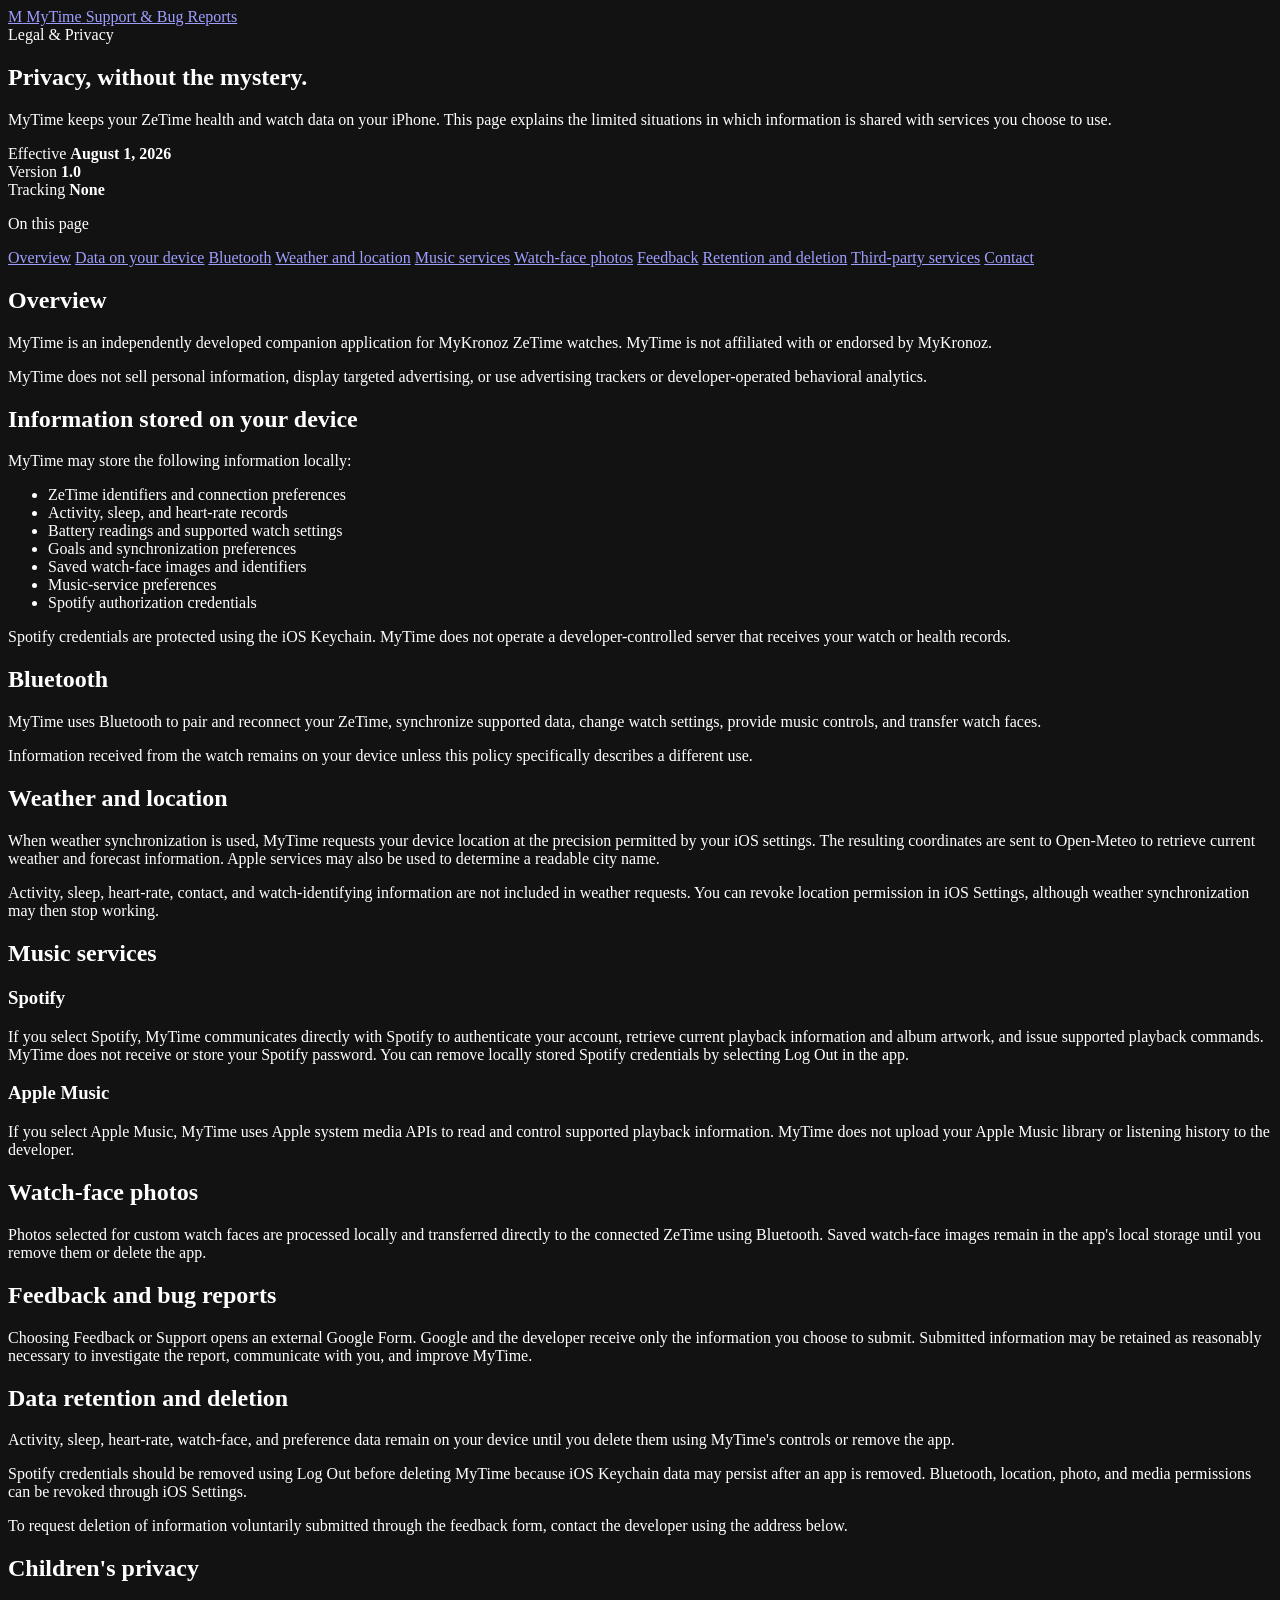
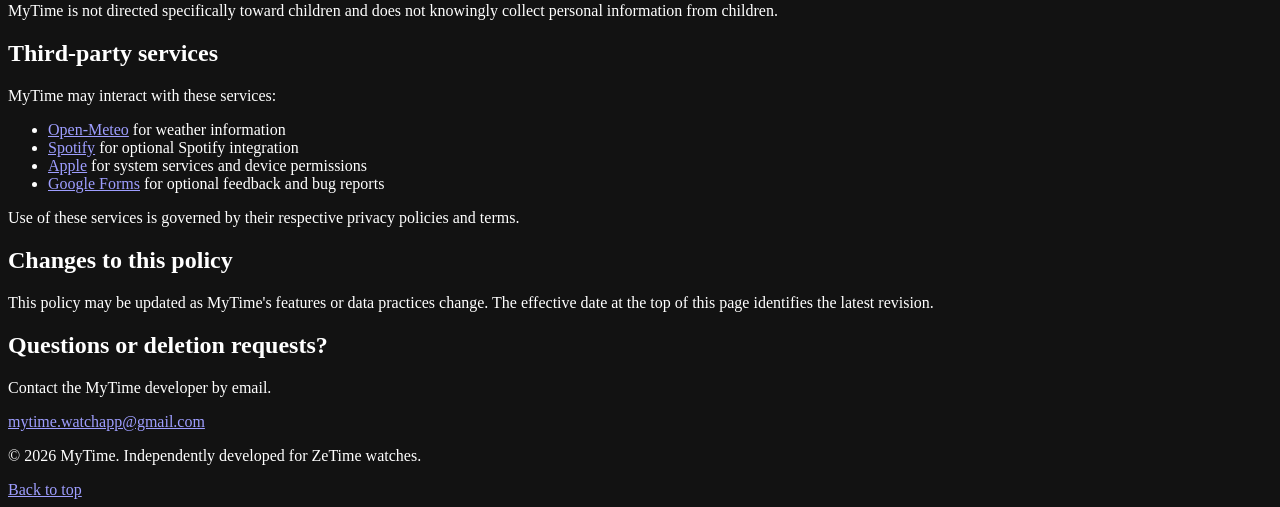
==== index.html @ 880e98f3 "Create index.html" ====
<!doctype html>
<html lang="en">
<head>
    <meta charset="utf-8">
    <meta name="viewport" content="width=device-width, initial-scale=1">
    <meta name="color-scheme" content="dark">
    <meta name="theme-color" content="#050608">
    <meta
        name="description"
        content="Privacy policy for MyTime, an independent companion app for MyKronoz ZeTime watches."
    >
    <title>MyTime Privacy Policy</title>
    <link rel="stylesheet" href="styles.css">
</head>
<body>
    <header class="site-header">
        <a class="brand" href="#top" aria-label="MyTime privacy policy home">
            <span class="brand-mark" aria-hidden="true">M</span>
            <span>MyTime</span>
        </a>

        <a
            class="support-link"
            href="https://forms.gle/suvSdJX5YfnZWq1y6"
            target="_blank"
            rel="noopener noreferrer"
        >
            Support &amp; Bug Reports
        </a>
    </header>

    <main id="top">
        <section class="hero" aria-labelledby="page-title">
            <div class="eyebrow">Legal &amp; Privacy</div>
            <h1 id="page-title">Privacy, without the mystery.</h1>
            <p class="hero-copy">
                MyTime keeps your ZeTime health and watch data on your iPhone.
                This page explains the limited situations in which information
                is shared with services you choose to use.
            </p>

            <div class="policy-meta" aria-label="Policy summary">
                <div>
                    <span class="meta-label">Effective</span>
                    <strong>August 1, 2026</strong>
                </div>
                <div>
                    <span class="meta-label">Version</span>
                    <strong>1.0</strong>
                </div>
                <div>
                    <span class="meta-label">Tracking</span>
                    <strong>None</strong>
                </div>
            </div>
        </section>

        <div class="layout">
            <nav class="contents" aria-label="Privacy policy sections">
                <p>On this page</p>
                <a href="#overview">Overview</a>
                <a href="#local-data">Data on your device</a>
                <a href="#bluetooth">Bluetooth</a>
                <a href="#weather">Weather and location</a>
                <a href="#music">Music services</a>
                <a href="#watch-faces">Watch-face photos</a>
                <a href="#feedback">Feedback</a>
                <a href="#retention">Retention and deletion</a>
                <a href="#third-parties">Third-party services</a>
                <a href="#contact">Contact</a>
            </nav>

            <article class="policy-card">
                <section id="overview">
                    <h2>Overview</h2>
                    <p>
                        MyTime is an independently developed companion
                        application for MyKronoz ZeTime watches. MyTime is not
                        affiliated with or endorsed by MyKronoz.
                    </p>
                    <p>
                        MyTime does not sell personal information, display
                        targeted advertising, or use advertising trackers or
                        developer-operated behavioral analytics.
                    </p>
                </section>

                <section id="local-data">
                    <h2>Information stored on your device</h2>
                    <p>MyTime may store the following information locally:</p>
                    <ul>
                        <li>ZeTime identifiers and connection preferences</li>
                        <li>Activity, sleep, and heart-rate records</li>
                        <li>Battery readings and supported watch settings</li>
                        <li>Goals and synchronization preferences</li>
                        <li>Saved watch-face images and identifiers</li>
                        <li>Music-service preferences</li>
                        <li>Spotify authorization credentials</li>
                    </ul>
                    <p>
                        Spotify credentials are protected using the iOS
                        Keychain. MyTime does not operate a developer-controlled
                        server that receives your watch or health records.
                    </p>
                </section>

                <section id="bluetooth">
                    <h2>Bluetooth</h2>
                    <p>
                        MyTime uses Bluetooth to pair and reconnect your ZeTime,
                        synchronize supported data, change watch settings,
                        provide music controls, and transfer watch faces.
                    </p>
                    <p>
                        Information received from the watch remains on your
                        device unless this policy specifically describes a
                        different use.
                    </p>
                </section>

                <section id="weather">
                    <h2>Weather and location</h2>
                    <p>
                        When weather synchronization is used, MyTime requests
                        your device location at the precision permitted by your
                        iOS settings. The resulting coordinates are sent to
                        Open-Meteo to retrieve current weather and forecast
                        information. Apple services may also be used to
                        determine a readable city name.
                    </p>
                    <p>
                        Activity, sleep, heart-rate, contact, and watch-identifying
                        information are not included in weather requests. You
                        can revoke location permission in iOS Settings, although
                        weather synchronization may then stop working.
                    </p>
                </section>

                <section id="music">
                    <h2>Music services</h2>

                    <h3>Spotify</h3>
                    <p>
                        If you select Spotify, MyTime communicates directly with
                        Spotify to authenticate your account, retrieve current
                        playback information and album artwork, and issue
                        supported playback commands. MyTime does not receive or
                        store your Spotify password. You can remove locally
                        stored Spotify credentials by selecting Log Out in the
                        app.
                    </p>

                    <h3>Apple Music</h3>
                    <p>
                        If you select Apple Music, MyTime uses Apple system media
                        APIs to read and control supported playback information.
                        MyTime does not upload your Apple Music library or
                        listening history to the developer.
                    </p>
                </section>

                <section id="watch-faces">
                    <h2>Watch-face photos</h2>
                    <p>
                        Photos selected for custom watch faces are processed
                        locally and transferred directly to the connected ZeTime
                        using Bluetooth. Saved watch-face images remain in the
                        app's local storage until you remove them or delete the
                        app.
                    </p>
                </section>

                <section id="feedback">
                    <h2>Feedback and bug reports</h2>
                    <p>
                        Choosing Feedback or Support opens an external Google
                        Form. Google and the developer receive only the
                        information you choose to submit. Submitted information
                        may be retained as reasonably necessary to investigate
                        the report, communicate with you, and improve MyTime.
                    </p>
                </section>

                <section id="retention">
                    <h2>Data retention and deletion</h2>
                    <p>
                        Activity, sleep, heart-rate, watch-face, and preference
                        data remain on your device until you delete them using
                        MyTime's controls or remove the app.
                    </p>
                    <p>
                        Spotify credentials should be removed using Log Out
                        before deleting MyTime because iOS Keychain data may
                        persist after an app is removed. Bluetooth, location,
                        photo, and media permissions can be revoked through iOS
                        Settings.
                    </p>
                    <p>
                        To request deletion of information voluntarily submitted
                        through the feedback form, contact the developer using
                        the address below.
                    </p>
                </section>

                <section id="children">
                    <h2>Children's privacy</h2>
                    <p>
                        MyTime is not directed specifically toward children and
                        does not knowingly collect personal information from
                        children.
                    </p>
                </section>

                <section id="third-parties">
                    <h2>Third-party services</h2>
                    <p>MyTime may interact with these services:</p>
                    <ul class="service-list">
                        <li>
                            <a href="https://open-meteo.com/en/terms" target="_blank" rel="noopener noreferrer">Open-Meteo</a>
                            for weather information
                        </li>
                        <li>
                            <a href="https://www.spotify.com/legal/privacy-policy/" target="_blank" rel="noopener noreferrer">Spotify</a>
                            for optional Spotify integration
                        </li>
                        <li>
                            <a href="https://www.apple.com/legal/privacy/" target="_blank" rel="noopener noreferrer">Apple</a>
                            for system services and device permissions
                        </li>
                        <li>
                            <a href="https://policies.google.com/privacy" target="_blank" rel="noopener noreferrer">Google Forms</a>
                            for optional feedback and bug reports
                        </li>
                    </ul>
                    <p>
                        Use of these services is governed by their respective
                        privacy policies and terms.
                    </p>
                </section>

                <section id="changes">
                    <h2>Changes to this policy</h2>
                    <p>
                        This policy may be updated as MyTime's features or data
                        practices change. The effective date at the top of this
                        page identifies the latest revision.
                    </p>
                </section>

                <section id="contact" class="contact-section">
                    <div>
                        <h2>Questions or deletion requests?</h2>
                        <p>Contact the MyTime developer by email.</p>
                    </div>
                    <a class="email-button" href="mailto:mytime.watchapp@gmail.com">
                        mytime.watchapp@gmail.com
                    </a>
                </section>
            </article>
        </div>
    </main>

    <footer>
        <p>&copy; 2026 MyTime. Independently developed for ZeTime watches.</p>
        <a href="#top">Back to top</a>
    </footer>
</body>
</html>
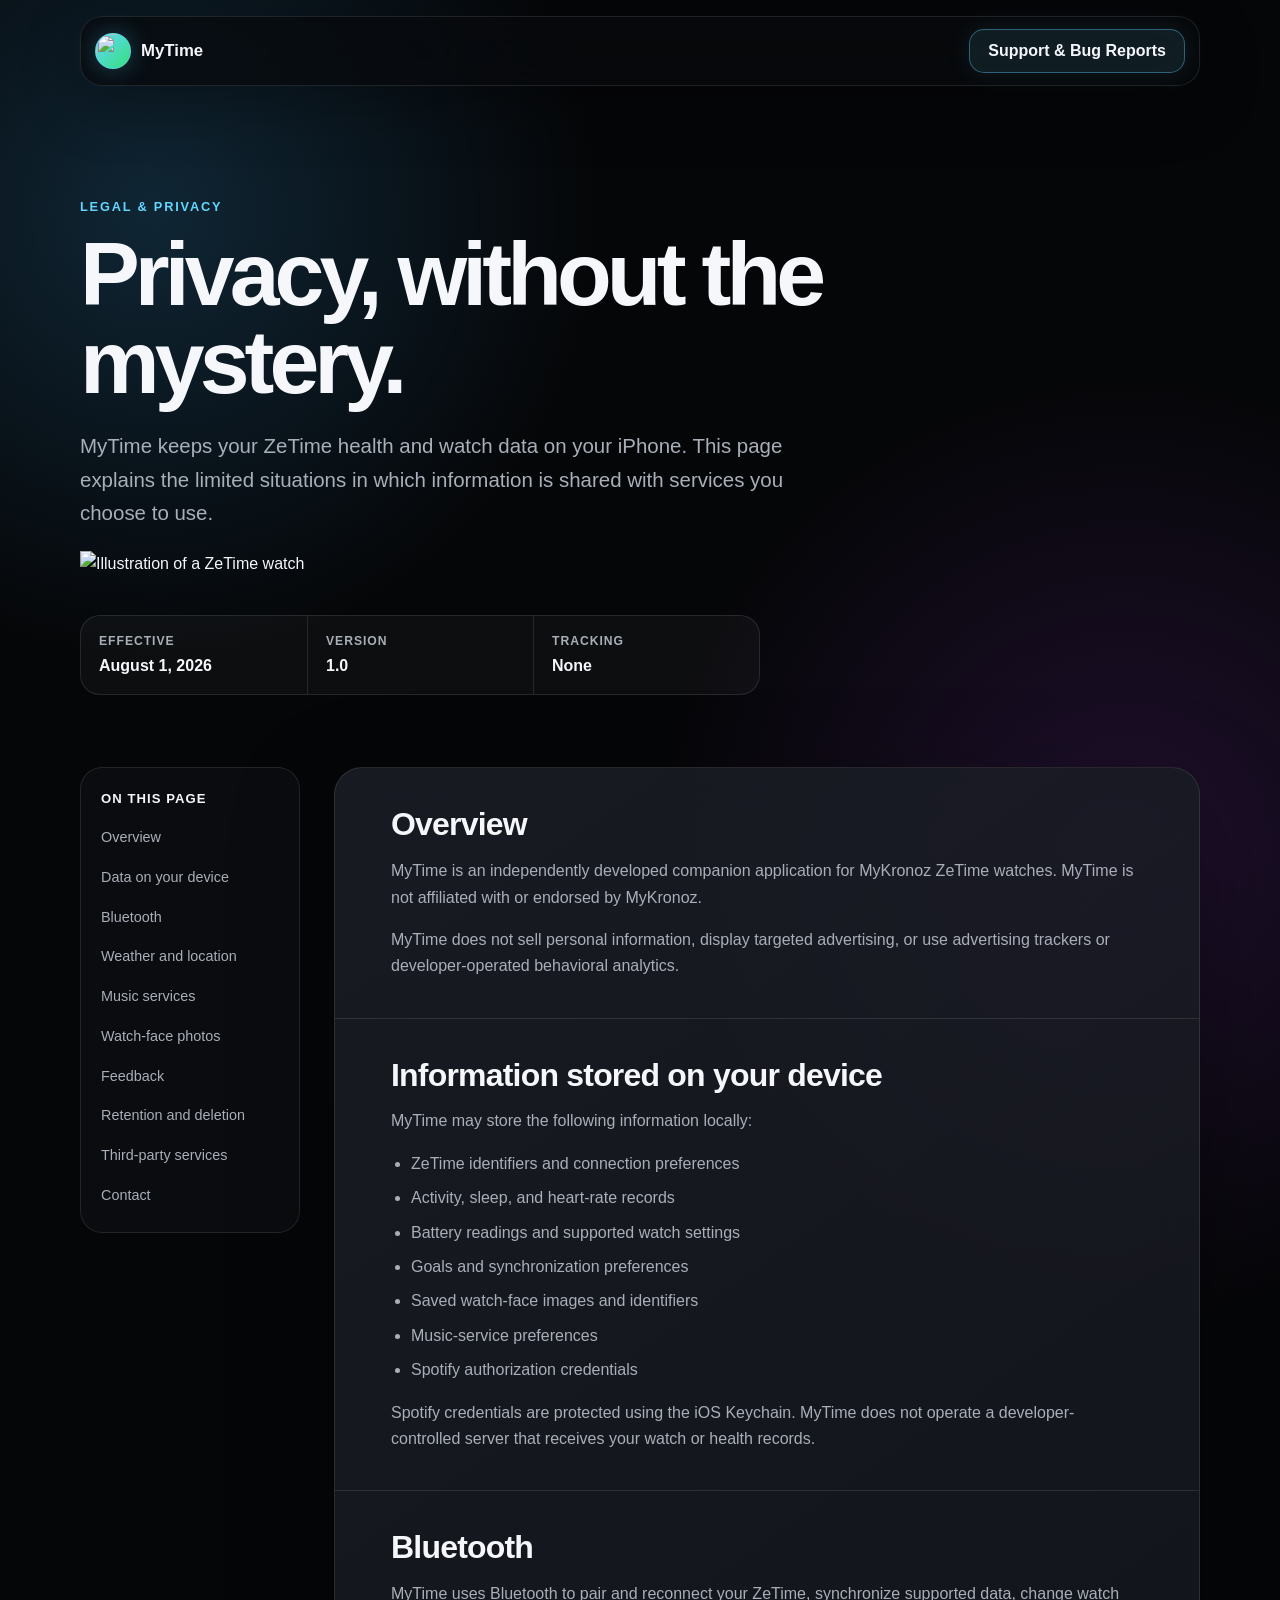
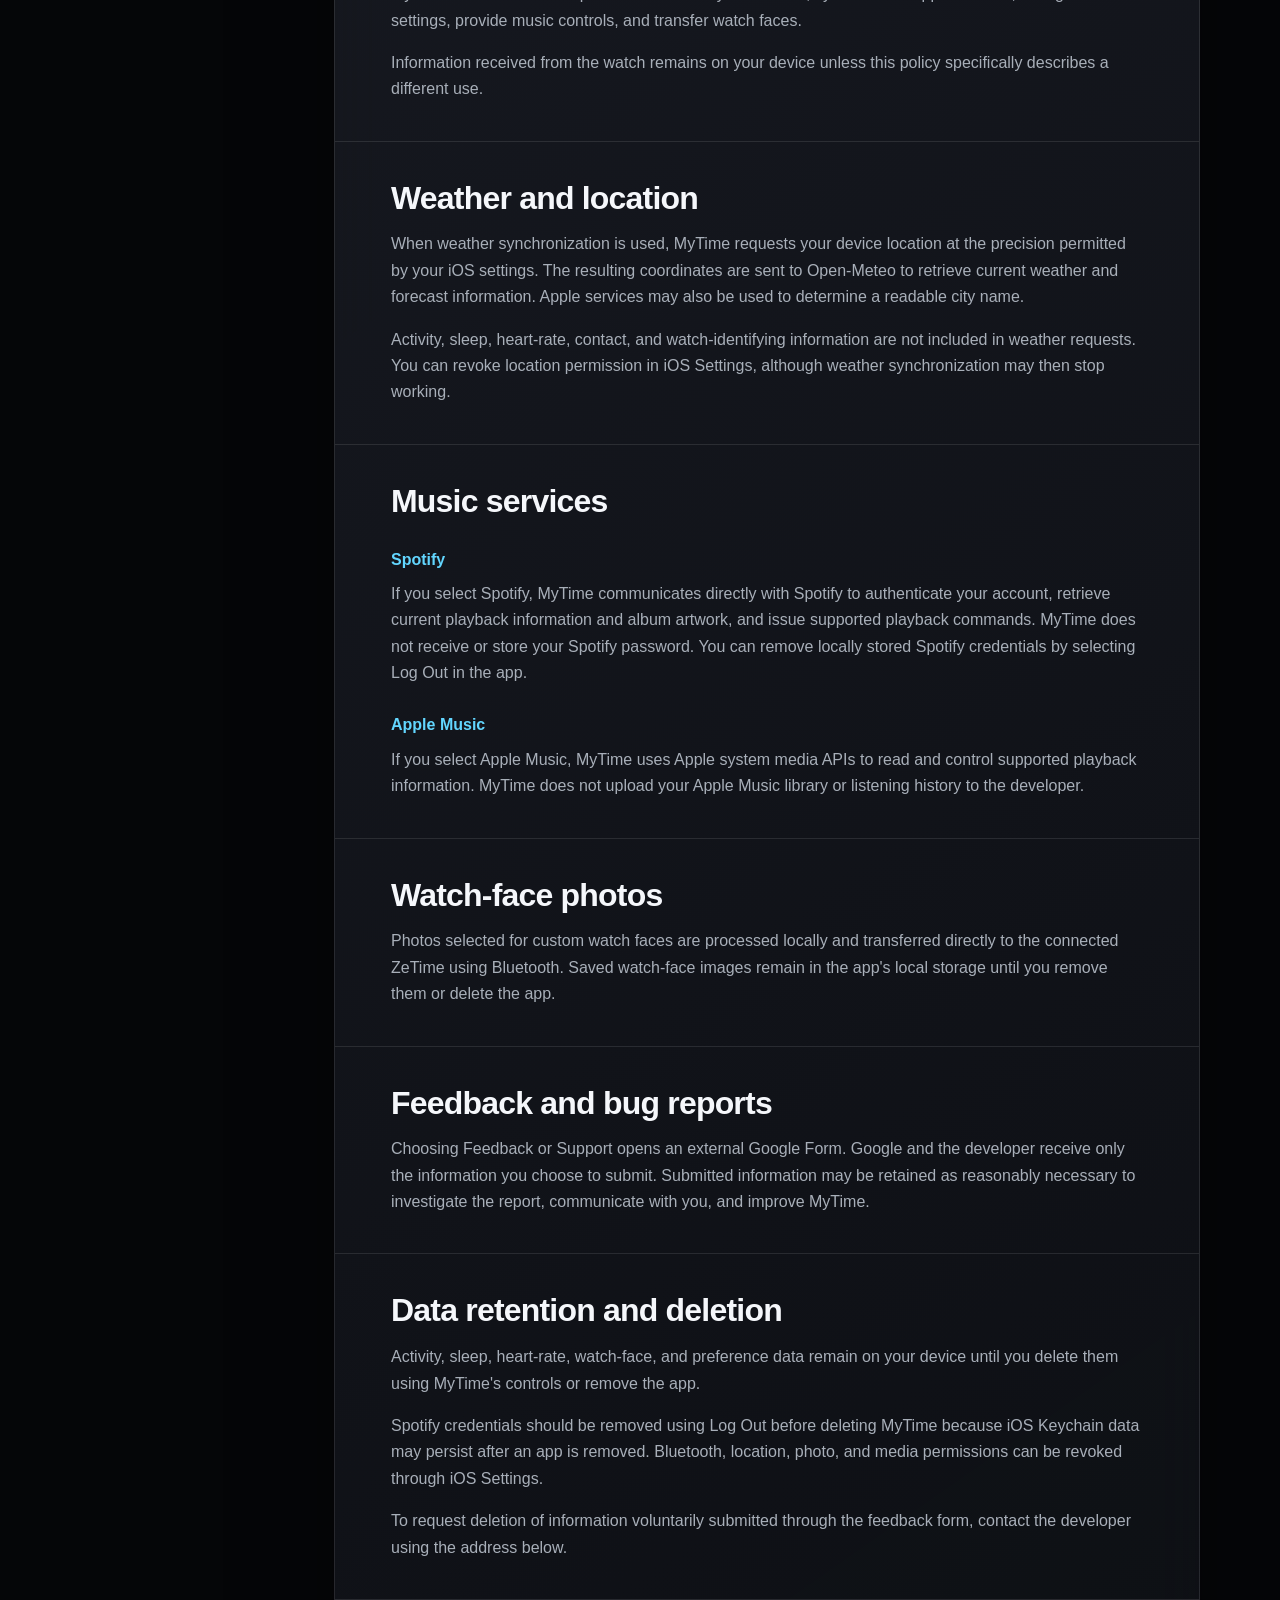
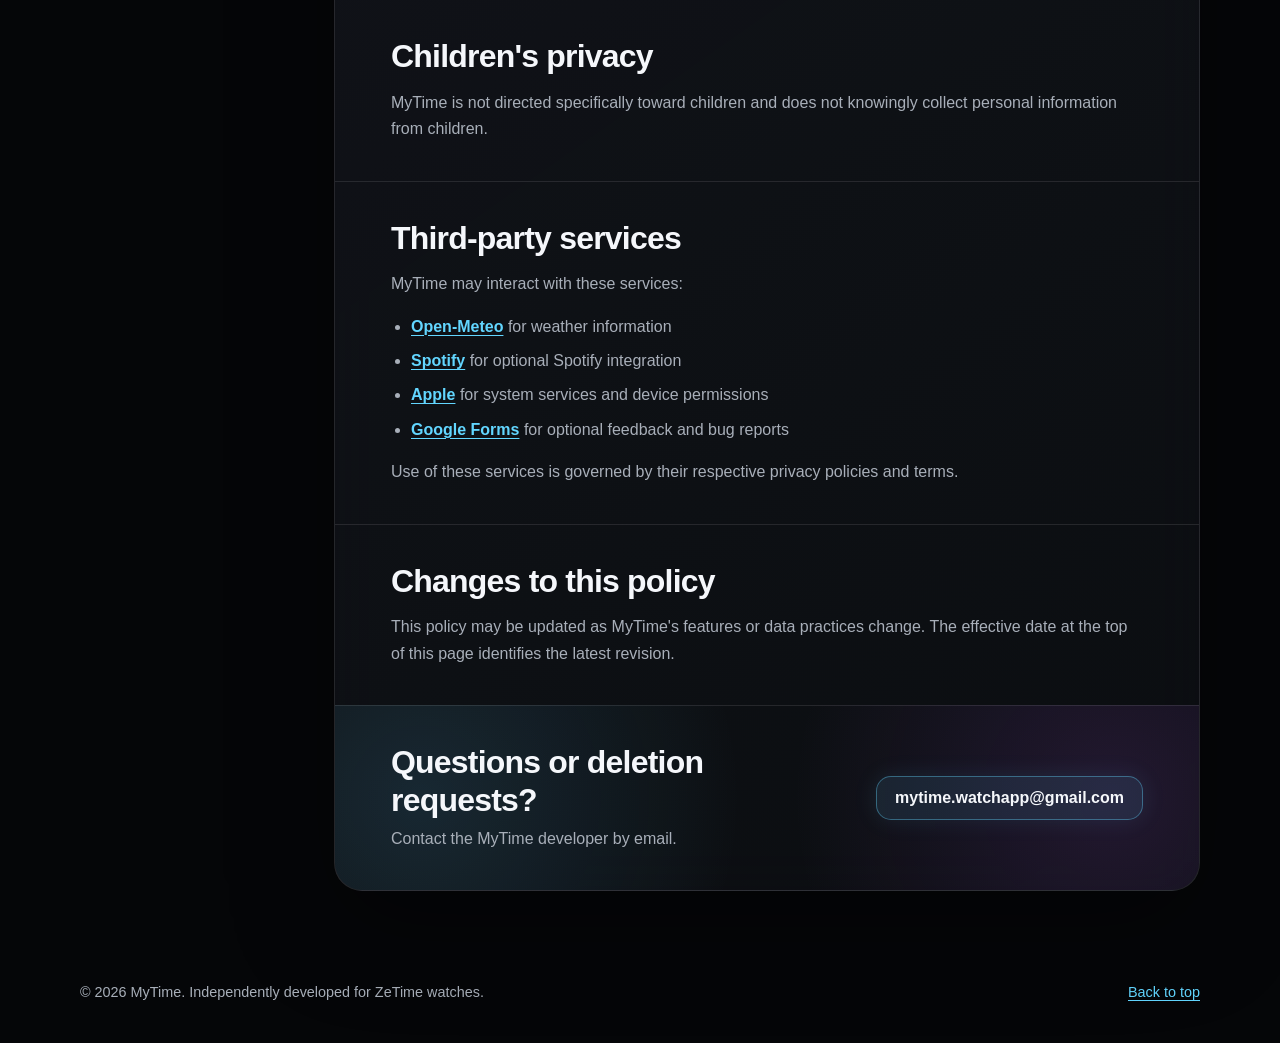
==== commit 10dd7f4a: "Update index.html" ====
--- a/index.html
+++ b/index.html
@@ -10,12 +10,21 @@
         content="Privacy policy for MyTime, an independent companion app for MyKronoz ZeTime watches."
     >
     <title>MyTime Privacy Policy</title>
+    <link rel="icon" type="image/png" href="app-icon.png">
+    <link rel="apple-touch-icon" href="app-icon.png">
+    <meta property="og:title" content="MyTime Privacy Policy">
+    <meta
+        property="og:description"
+        content="Learn how MyTime handles ZeTime, location, music, and support information."
+    >
+    <meta property="og:type" content="website">
+    <meta property="og:image" content="banner.png">
     <link rel="stylesheet" href="styles.css">
 </head>
 <body>
     <header class="site-header">
         <a class="brand" href="#top" aria-label="MyTime privacy policy home">
-            <span class="brand-mark" aria-hidden="true">M</span>
+            <img class="brand-mark" src="app-icon.png" alt="">
             <span>MyTime</span>
         </a>
 
@@ -38,6 +47,12 @@
                 This page explains the limited situations in which information
                 is shared with services you choose to use.
             </p>
+
+            <img
+                class="hero-banner"
+                src="banner.png"
+                alt="Illustration of a ZeTime watch"
+            >
 
             <div class="policy-meta" aria-label="Policy summary">
                 <div>
--- a/styles.css
+++ b/styles.css
@@ -0,0 +1,409 @@
+:root {
+    color-scheme: dark;
+    --background: #050608;
+    --surface: rgba(22, 25, 31, 0.78);
+    --surface-strong: #15181e;
+    --text: #f5f7fb;
+    --muted: #a8afb9;
+    --line: rgba(255, 255, 255, 0.1);
+    --cyan: #62d6ff;
+    --purple: #bc62ff;
+    --green: #35e07b;
+    --content-width: 1120px;
+    --radius: 28px;
+}
+
+* {
+    box-sizing: border-box;
+}
+
+html {
+    scroll-behavior: smooth;
+}
+
+body {
+    min-height: 100vh;
+    margin: 0;
+    color: var(--text);
+    background:
+        radial-gradient(circle at 12% 5%, rgba(63, 182, 255, 0.18), transparent 28rem),
+        radial-gradient(circle at 88% 20%, rgba(182, 72, 255, 0.15), transparent 30rem),
+        var(--background);
+    font-family: -apple-system, BlinkMacSystemFont, "SF Pro Text", "Segoe UI", sans-serif;
+    line-height: 1.65;
+    -webkit-font-smoothing: antialiased;
+}
+
+a {
+    color: var(--cyan);
+    text-decoration-thickness: 1px;
+    text-underline-offset: 0.2em;
+}
+
+a:hover {
+    color: #a9eaff;
+}
+
+a:focus-visible {
+    outline: 3px solid var(--cyan);
+    outline-offset: 4px;
+    border-radius: 8px;
+}
+
+.site-header {
+    position: sticky;
+    z-index: 20;
+    top: 0;
+    display: flex;
+    align-items: center;
+    justify-content: space-between;
+    width: min(calc(100% - 32px), var(--content-width));
+    margin: 16px auto 0;
+    padding: 12px 14px;
+    border: 1px solid var(--line);
+    border-radius: 22px;
+    background: rgba(8, 10, 13, 0.76);
+    box-shadow: 0 18px 60px rgba(0, 0, 0, 0.28);
+    backdrop-filter: blur(22px) saturate(145%);
+    -webkit-backdrop-filter: blur(22px) saturate(145%);
+}
+
+.brand {
+    display: inline-flex;
+    align-items: center;
+    gap: 10px;
+    color: var(--text);
+    font-size: 1.05rem;
+    font-weight: 750;
+    text-decoration: none;
+}
+
+.brand-mark {
+    display: grid;
+    width: 36px;
+    height: 36px;
+    place-items: center;
+    border: 1px solid rgba(98, 214, 255, 0.45);
+    border-radius: 50%;
+    color: #061016;
+    background: linear-gradient(135deg, var(--cyan), var(--green));
+    box-shadow: 0 0 24px rgba(98, 214, 255, 0.28);
+}
+
+.support-link,
+.email-button {
+    display: inline-flex;
+    align-items: center;
+    justify-content: center;
+    min-height: 44px;
+    padding: 0 18px;
+    border: 1px solid rgba(98, 214, 255, 0.38);
+    border-radius: 15px;
+    color: var(--text);
+    background: rgba(98, 214, 255, 0.1);
+    box-shadow: 0 0 24px rgba(98, 214, 255, 0.1);
+    font-weight: 680;
+    text-decoration: none;
+}
+
+.support-link:hover,
+.email-button:hover {
+    color: var(--text);
+    background: rgba(98, 214, 255, 0.18);
+}
+
+main {
+    width: min(calc(100% - 32px), var(--content-width));
+    margin: 0 auto;
+}
+
+.hero {
+    padding: 110px 0 72px;
+}
+
+.eyebrow {
+    margin-bottom: 14px;
+    color: var(--cyan);
+    font-size: 0.8rem;
+    font-weight: 800;
+    letter-spacing: 0.14em;
+    text-transform: uppercase;
+}
+
+h1,
+h2,
+h3,
+p {
+    margin-top: 0;
+}
+
+h1 {
+    max-width: 820px;
+    margin-bottom: 22px;
+    font-size: clamp(2.8rem, 7vw, 5.8rem);
+    line-height: 0.98;
+    letter-spacing: -0.055em;
+}
+
+.hero-copy {
+    max-width: 740px;
+    color: var(--muted);
+    font-size: clamp(1.08rem, 2vw, 1.28rem);
+}
+
+.policy-meta {
+    display: grid;
+    grid-template-columns: repeat(3, minmax(0, 1fr));
+    max-width: 680px;
+    margin-top: 38px;
+    overflow: hidden;
+    border: 1px solid var(--line);
+    border-radius: 20px;
+    background: rgba(255, 255, 255, 0.035);
+}
+
+.policy-meta div {
+    padding: 15px 18px;
+}
+
+.policy-meta div + div {
+    border-left: 1px solid var(--line);
+}
+
+.meta-label {
+    display: block;
+    color: var(--muted);
+    font-size: 0.76rem;
+    font-weight: 700;
+    letter-spacing: 0.08em;
+    text-transform: uppercase;
+}
+
+.policy-meta strong {
+    display: block;
+    margin-top: 2px;
+}
+
+.layout {
+    display: grid;
+    grid-template-columns: 220px minmax(0, 1fr);
+    gap: 34px;
+    align-items: start;
+    padding-bottom: 90px;
+}
+
+.contents {
+    position: sticky;
+    top: 104px;
+    display: flex;
+    flex-direction: column;
+    gap: 8px;
+    padding: 20px;
+    border: 1px solid var(--line);
+    border-radius: 22px;
+    background: rgba(16, 18, 23, 0.58);
+    backdrop-filter: blur(18px);
+    -webkit-backdrop-filter: blur(18px);
+}
+
+.contents p {
+    margin-bottom: 4px;
+    color: var(--text);
+    font-size: 0.82rem;
+    font-weight: 800;
+    letter-spacing: 0.08em;
+    text-transform: uppercase;
+}
+
+.contents a {
+    padding: 4px 0;
+    color: var(--muted);
+    font-size: 0.9rem;
+    text-decoration: none;
+}
+
+.contents a:hover {
+    color: var(--cyan);
+}
+
+.policy-card {
+    overflow: hidden;
+    border: 1px solid var(--line);
+    border-radius: var(--radius);
+    background: linear-gradient(145deg, rgba(27, 30, 38, 0.88), rgba(13, 15, 19, 0.82));
+    box-shadow: 0 34px 100px rgba(0, 0, 0, 0.35);
+    backdrop-filter: blur(26px) saturate(130%);
+    -webkit-backdrop-filter: blur(26px) saturate(130%);
+}
+
+.policy-card section {
+    scroll-margin-top: 110px;
+    padding: 38px clamp(24px, 5vw, 56px);
+}
+
+.policy-card section + section {
+    border-top: 1px solid var(--line);
+}
+
+h2 {
+    margin-bottom: 14px;
+    font-size: clamp(1.45rem, 3vw, 2rem);
+    line-height: 1.18;
+    letter-spacing: -0.025em;
+}
+
+h3 {
+    margin: 26px 0 8px;
+    color: var(--cyan);
+    font-size: 1rem;
+}
+
+.policy-card p,
+.policy-card li {
+    color: var(--muted);
+}
+
+.policy-card p:last-child,
+.policy-card ul:last-child {
+    margin-bottom: 0;
+}
+
+ul {
+    padding-left: 1.25rem;
+}
+
+li + li {
+    margin-top: 8px;
+}
+
+.service-list a {
+    font-weight: 700;
+}
+
+.contact-section {
+    display: flex;
+    align-items: center;
+    justify-content: space-between;
+    gap: 24px;
+    background:
+        radial-gradient(circle at 10% 50%, rgba(98, 214, 255, 0.13), transparent 20rem),
+        radial-gradient(circle at 90% 50%, rgba(188, 98, 255, 0.13), transparent 20rem);
+}
+
+.contact-section h2 {
+    margin-bottom: 6px;
+}
+
+.contact-section p {
+    margin-bottom: 0;
+}
+
+footer {
+    display: flex;
+    align-items: center;
+    justify-content: space-between;
+    width: min(calc(100% - 32px), var(--content-width));
+    margin: 0 auto;
+    padding: 0 0 38px;
+    color: var(--muted);
+    font-size: 0.9rem;
+}
+
+footer p {
+    margin: 0;
+}
+
+@media (max-width: 760px) {
+    .site-header {
+        margin-top: 10px;
+    }
+
+    .support-link {
+        padding: 0 12px;
+        font-size: 0.82rem;
+    }
+
+    .hero {
+        padding: 74px 0 50px;
+    }
+
+    .policy-meta {
+        grid-template-columns: 1fr;
+    }
+
+    .policy-meta div + div {
+        border-top: 1px solid var(--line);
+        border-left: 0;
+    }
+
+    .layout {
+        grid-template-columns: 1fr;
+        gap: 20px;
+    }
+
+    .contents {
+        position: static;
+        display: grid;
+        grid-template-columns: repeat(2, minmax(0, 1fr));
+    }
+
+    .contents p {
+        grid-column: 1 / -1;
+    }
+
+    .contact-section,
+    footer {
+        align-items: flex-start;
+        flex-direction: column;
+    }
+
+    .email-button {
+        width: 100%;
+        padding-inline: 10px;
+        font-size: 0.9rem;
+    }
+}
+
+@media (prefers-reduced-motion: reduce) {
+    html {
+        scroll-behavior: auto;
+    }
+}
+
+@media print {
+    :root {
+        color-scheme: light;
+    }
+
+    body {
+        color: #111;
+        background: #fff;
+    }
+
+    .site-header,
+    .contents,
+    footer {
+        display: none;
+    }
+
+    .hero {
+        padding: 20px 0 30px;
+    }
+
+    .hero-copy,
+    .policy-card p,
+    .policy-card li {
+        color: #333;
+    }
+
+    .layout {
+        display: block;
+    }
+
+    .policy-card {
+        border: 1px solid #ccc;
+        color: #111;
+        background: #fff;
+        box-shadow: none;
+    }
+}
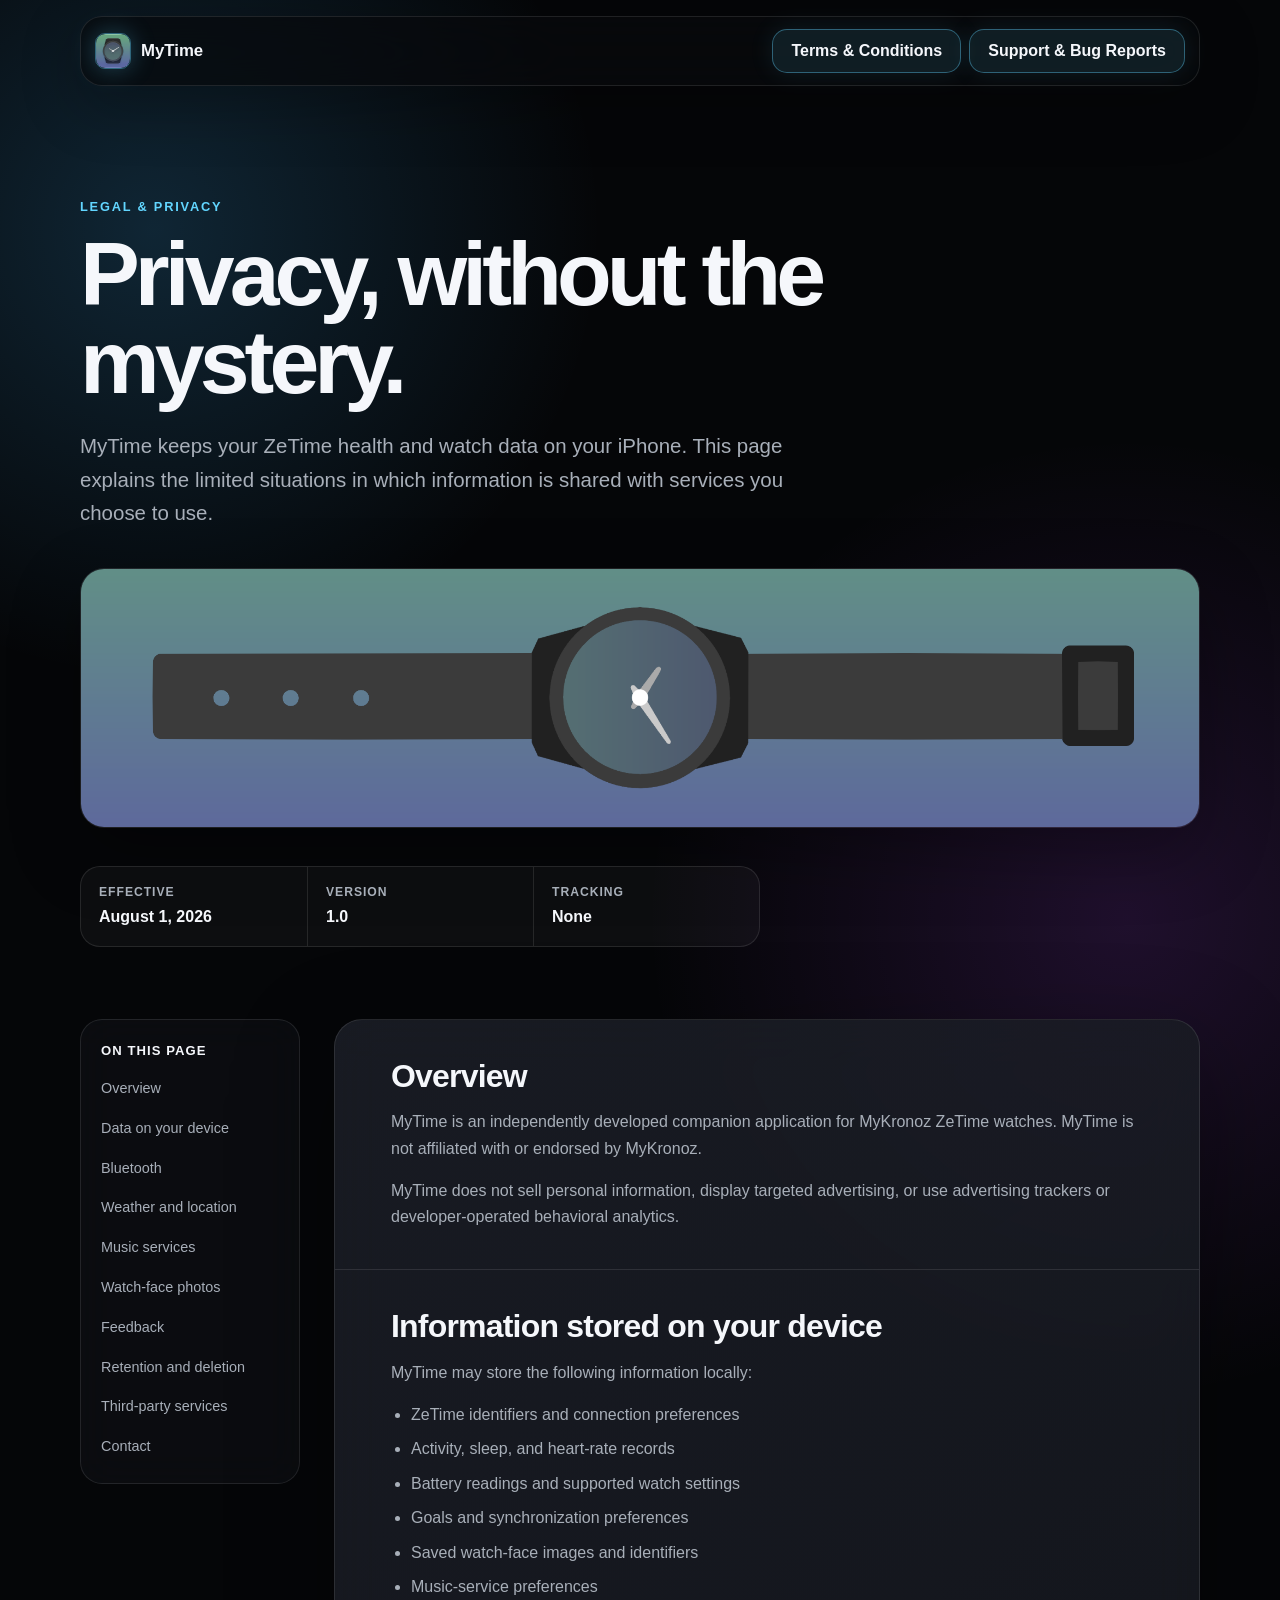
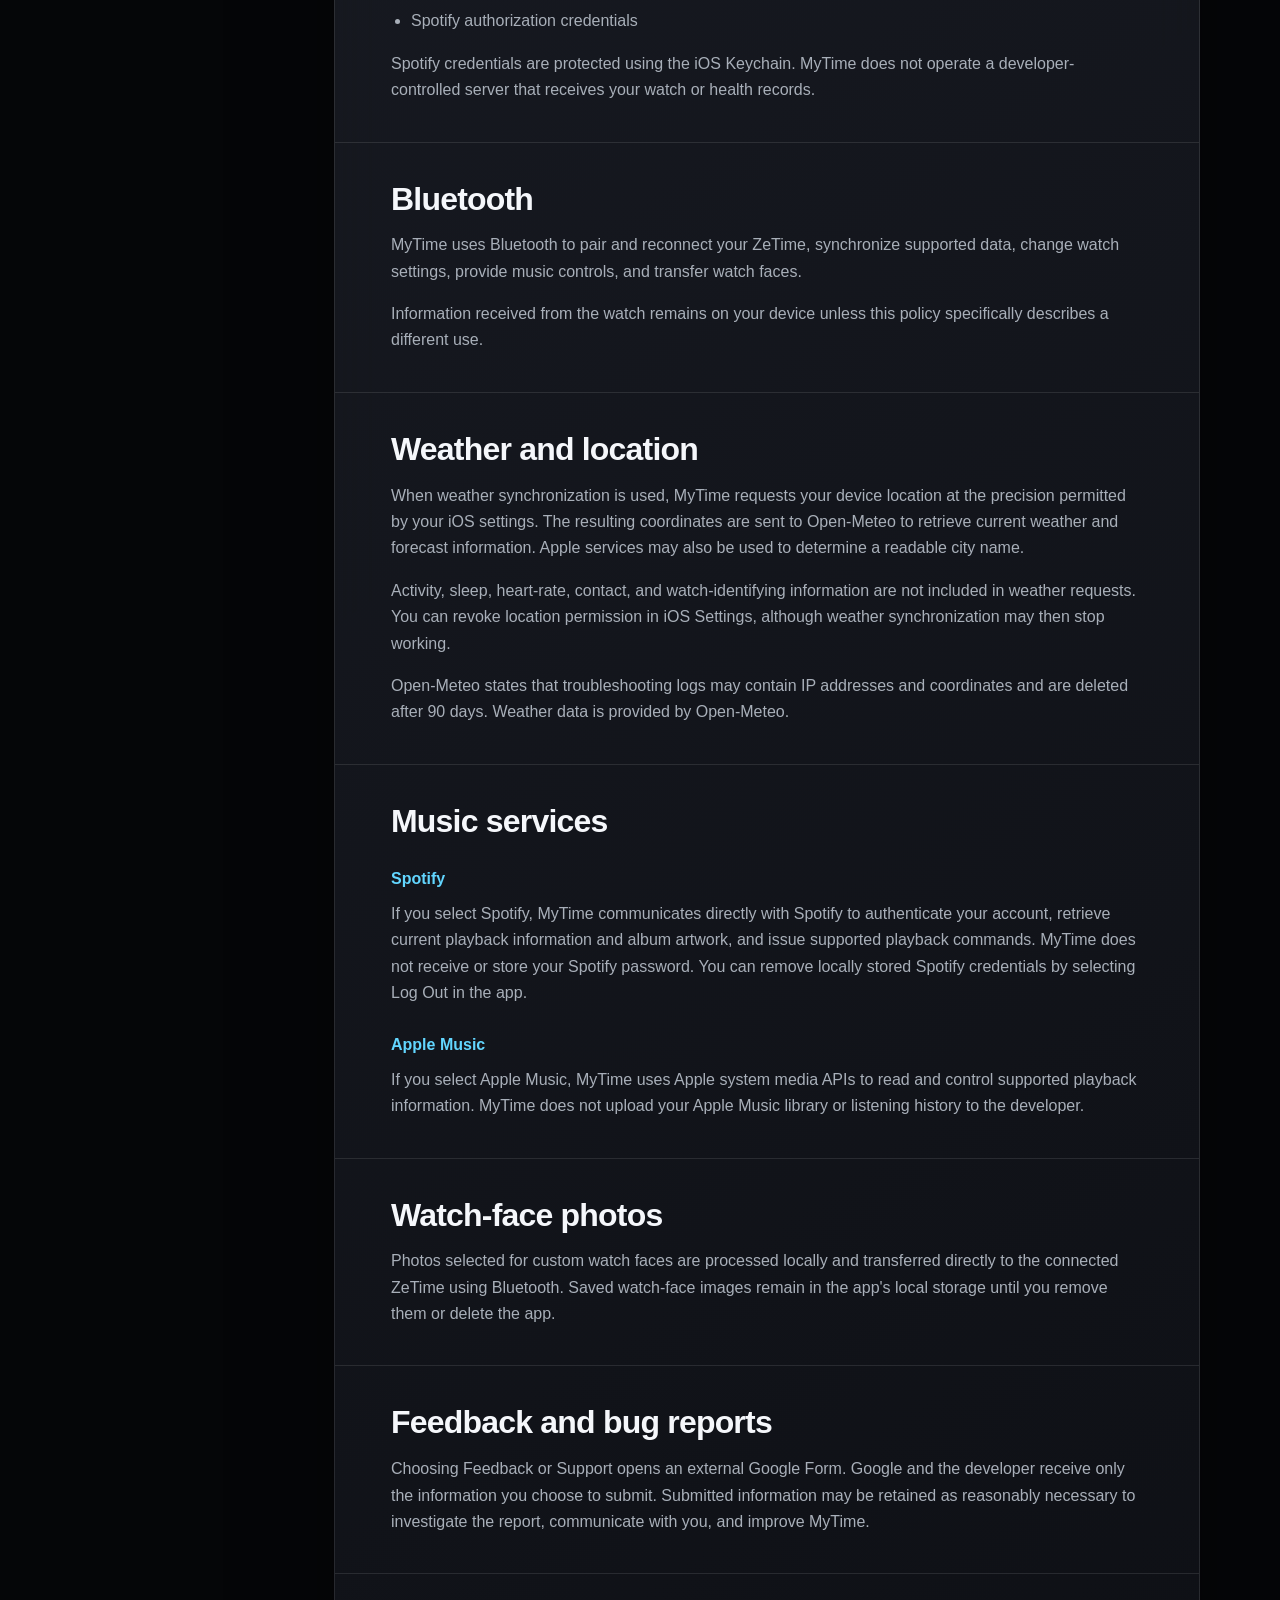
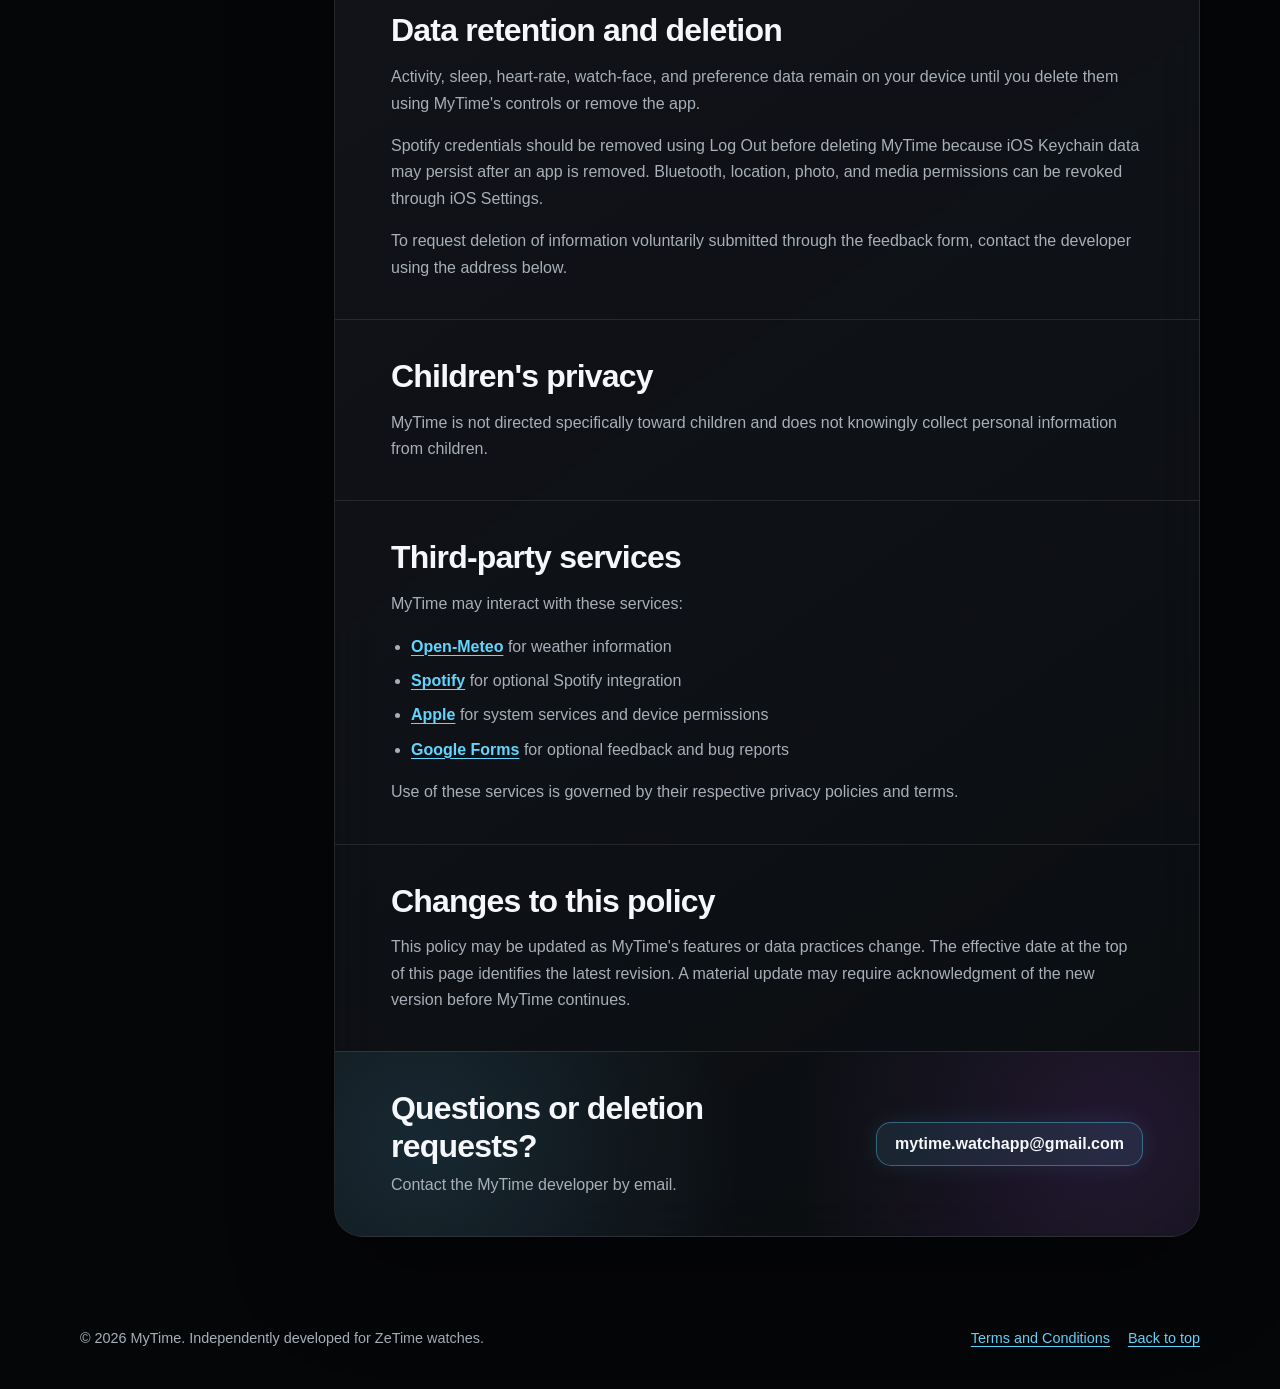
==== commit 63313476: "Publish MyTime support site" ====
--- a/index.html
+++ b/index.html
@@ -28,14 +28,17 @@
             <span>MyTime</span>
         </a>
 
-        <a
-            class="support-link"
-            href="https://forms.gle/suvSdJX5YfnZWq1y6"
-            target="_blank"
-            rel="noopener noreferrer"
-        >
-            Support &amp; Bug Reports
-        </a>
+        <nav class="header-actions" aria-label="Legal and support links">
+            <a class="support-link" href="terms.html">Terms &amp; Conditions</a>
+            <a
+                class="support-link"
+                href="https://forms.gle/suvSdJX5YfnZWq1y6"
+                target="_blank"
+                rel="noopener noreferrer"
+            >
+                Support &amp; Bug Reports
+            </a>
+        </nav>
     </header>
 
     <main id="top">
@@ -149,6 +152,11 @@
                         can revoke location permission in iOS Settings, although
                         weather synchronization may then stop working.
                     </p>
+                    <p>
+                        Open-Meteo states that troubleshooting logs may contain
+                        IP addresses and coordinates and are deleted after 90
+                        days. Weather data is provided by Open-Meteo.
+                    </p>
                 </section>
 
                 <section id="music">
@@ -258,7 +266,9 @@
                     <p>
                         This policy may be updated as MyTime's features or data
                         practices change. The effective date at the top of this
-                        page identifies the latest revision.
+                        page identifies the latest revision. A material update
+                        may require acknowledgment of the new version before
+                        MyTime continues.
                     </p>
                 </section>
 
@@ -277,7 +287,10 @@
 
     <footer>
         <p>&copy; 2026 MyTime. Independently developed for ZeTime watches.</p>
-        <a href="#top">Back to top</a>
+        <div class="footer-links">
+            <a href="terms.html">Terms and Conditions</a>
+            <a href="#top">Back to top</a>
+        </div>
     </footer>
 </body>
 </html>
--- a/styles.css
+++ b/styles.css
@@ -79,15 +79,19 @@
 }
 
 .brand-mark {
-    display: grid;
     width: 36px;
     height: 36px;
-    place-items: center;
     border: 1px solid rgba(98, 214, 255, 0.45);
-    border-radius: 50%;
-    color: #061016;
-    background: linear-gradient(135deg, var(--cyan), var(--green));
+    border-radius: 10px;
     box-shadow: 0 0 24px rgba(98, 214, 255, 0.28);
+    object-fit: cover;
+}
+
+.header-actions {
+    display: flex;
+    flex-wrap: wrap;
+    justify-content: flex-end;
+    gap: 8px;
 }
 
 .support-link,
@@ -151,6 +155,17 @@
     font-size: clamp(1.08rem, 2vw, 1.28rem);
 }
 
+.hero-banner {
+    display: block;
+    width: 100%;
+    max-height: 260px;
+    margin-top: 38px;
+    border: 1px solid var(--line);
+    border-radius: 24px;
+    box-shadow: 0 24px 70px rgba(0, 0, 0, 0.3);
+    object-fit: cover;
+}
+
 .policy-meta {
     display: grid;
     grid-template-columns: repeat(3, minmax(0, 1fr));
@@ -290,6 +305,11 @@
         radial-gradient(circle at 90% 50%, rgba(188, 98, 255, 0.13), transparent 20rem);
 }
 
+.generated-contact {
+    align-items: flex-start;
+    flex-direction: column;
+}
+
 .contact-section h2 {
     margin-bottom: 6px;
 }
@@ -313,14 +333,28 @@
     margin: 0;
 }
 
+.footer-links {
+    display: flex;
+    flex-wrap: wrap;
+    gap: 18px;
+}
+
 @media (max-width: 760px) {
     .site-header {
+        display: grid;
+        gap: 10px;
         margin-top: 10px;
+    }
+
+    .header-actions {
+        display: grid;
+        grid-template-columns: repeat(2, minmax(0, 1fr));
     }
 
     .support-link {
         padding: 0 12px;
         font-size: 0.82rem;
+        text-align: center;
     }
 
     .hero {
@@ -355,6 +389,11 @@
     footer {
         align-items: flex-start;
         flex-direction: column;
+    }
+
+    .footer-links {
+        flex-direction: column;
+        gap: 10px;
     }
 
     .email-button {
